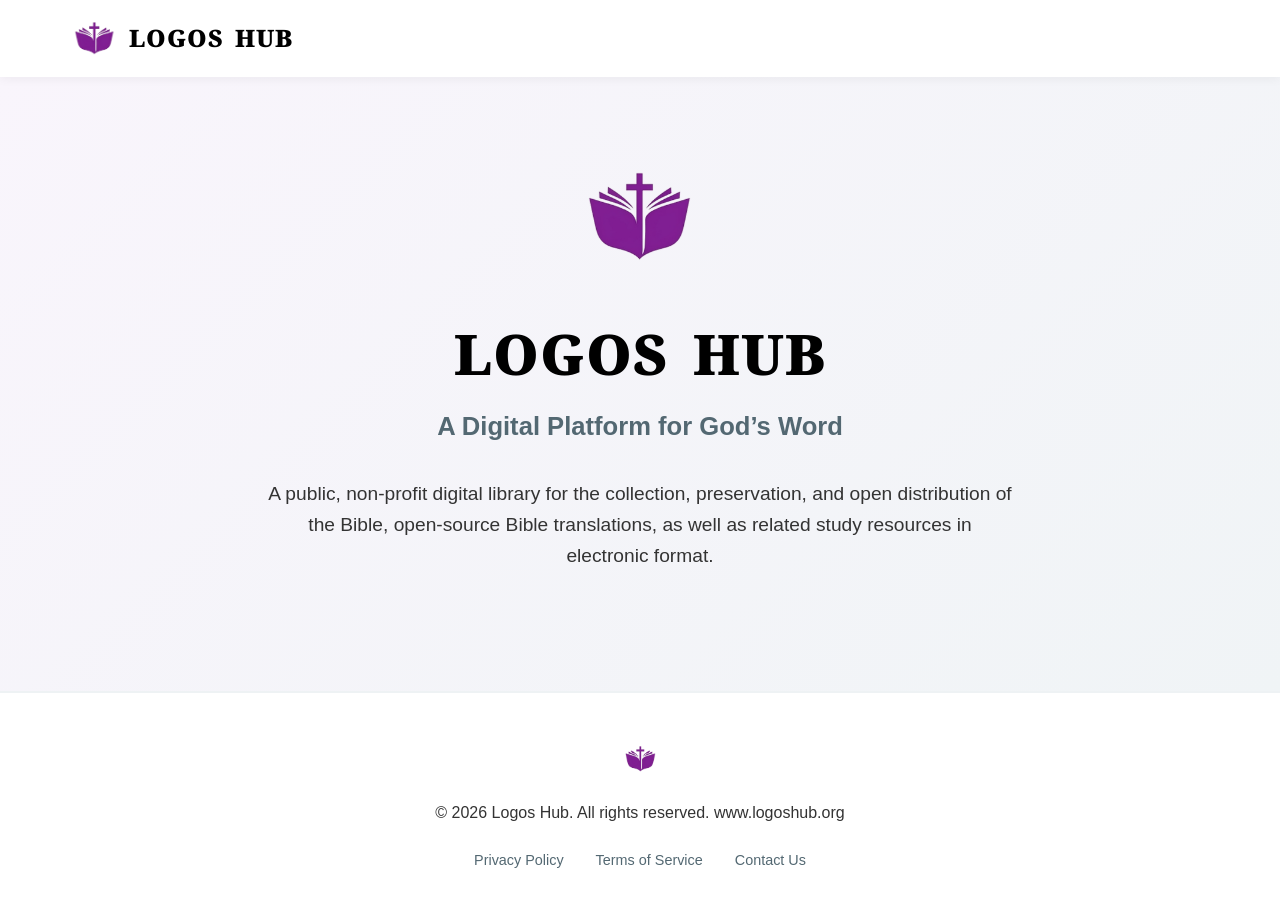
==== index.html @ 98b224c5 "basic website" ====
<!DOCTYPE html>
<html lang="en">
<head>
    <meta charset="UTF-8">
    <meta name="viewport" content="width=device-width, initial-scale=1.0">
    <title>Logos Hub - A Digital Platform for God's Word</title>
    <meta name="description" content="A public, non-profit digital library for the collection, preservation, and open distribution of the Bible, open-source Bible translations, as well as related study resources in electronic format.">
    <link rel="icon" type="image/png" href="assets/img/favicon.png">
    <link rel="preconnect" href="https://fonts.googleapis.com">
    <link rel="preconnect" href="https://fonts.gstatic.com" crossorigin>
    <link href="https://fonts.googleapis.com/css2?family=Noto+Serif:wght@700;800;900&display=swap" rel="stylesheet">
    <link rel="stylesheet" href="assets/css/style.css">
    <script src="assets/js/contact.js" defer></script>
</head>
<body>

    <!-- Header Navigation -->
    <header>
        <div class="nav-container">
            <a href="index.html" class="logo-area">
                <img class="logo-icon" src="assets/img/logo.png" alt="Logos Hub logo">
                <span class="logo-text">LOGOS HUB</span>
            </a>
        </div>
    </header>

    <!-- Hero Section -->
    <section class="hero">
        <div class="hero-container">
            <img class="hero-logo-large" src="assets/img/logo.png" alt="Logos Hub logo">
            <h1>LOGOS HUB</h1>
            <h2>A Digital Platform for God’s Word</h2>
            <p class="hero-description">
                A public, non-profit digital library for the collection, preservation, and open distribution of the Bible, open-source Bible translations, as well as related study resources in electronic format.
            </p>
        </div>
    </section>

    <!-- Footer -->
    <footer>
        <div class="footer-container">
            <img class="footer-logo" src="assets/img/logo.png" alt="Logos Hub logo">
            <p>&copy; 2026 Logos Hub. All rights reserved. www.logoshub.org</p>
            <div class="footer-links">
                <a href="privacy.html">Privacy Policy</a>
                <a href="terms.html">Terms of Service</a>
                <a href="#" data-contact>Contact Us</a>
            </div>
            <noscript><p>Email: contact [at] logoshub [dot] org</p></noscript>
        </div>
    </footer>

</body>
</html>
---- assets/css/style.css ----
:root {
    --primary-purple: #8E24AA;
    --slate-gray: #536872;
    --dark-bg: #1a1a1a;
    --light-bg: #fdfdfd;
    --text-main: #333333;
    --text-muted: #666666;
}

* {
    box-sizing: border-box;
    margin: 0;
    padding: 0;
    font-family: 'Segoe UI', Tahoma, Geneva, Verdana, sans-serif;
}

body {
    background-color: var(--light-bg);
    color: var(--text-main);
    line-height: 1.6;
}

/* Header & Navigation */
header {
    background-color: #ffffff;
    box-shadow: 0 2px 10px rgba(0,0,0,0.05);
    position: sticky;
    top: 0;
    z-index: 1000;
}

.nav-container {
    max-width: 1200px;
    margin: 0 auto;
    display: flex;
    justify-content: space-between;
    align-items: center;
    padding: 1rem 2rem;
}

.logo-area {
    display: flex;
    align-items: center;
    gap: 12px;
    text-decoration: none;
}

.logo-icon {
    width: 45px;
    height: 45px;
    object-fit: contain;
}

.logo-text {
    font-family: 'Noto Serif', 'Segoe UI', serif;
    font-size: 1.5rem;
    font-weight: 900;
    color: #000000;
    letter-spacing: 1px;
    word-spacing: 0.15em;
}

nav ul {
    display: flex;
    list-style: none;
    gap: 2rem;
}

nav a {
    text-decoration: none;
    color: var(--slate-gray);
    font-weight: 500;
    transition: color 0.3s;
}

nav a:hover {
    color: var(--primary-purple);
}

.btn-cta {
    background-color: var(--primary-purple);
    color: #ffffff;
    padding: 0.6rem 1.3rem;
    border-radius: 4px;
    text-decoration: none;
    font-weight: 600;
    transition: background 0.3s;
}

.btn-cta:hover {
    background-color: #7B1FA2;
}

/* Hero Section */
.hero {
    padding: 5rem 2rem;
    text-align: center;
    background: linear-gradient(135deg, #f9f5fc 0%, #f0f4f6 100%);
    border-bottom: 1px solid #eef2f4;
}

.hero-container {
    max-width: 850px;
    margin: 0 auto;
}

.hero-logo-large {
    width: 120px;
    height: 120px;
    object-fit: contain;
    margin-bottom: 1.5rem;
}

.hero h1 {
    font-family: 'Noto Serif', 'Segoe UI', serif;
    font-size: 3.5rem;
    font-weight: 900;
    color: #000000;
    margin-bottom: 0.5rem;
    letter-spacing: 1px;
    word-spacing: 0.15em;
}

.hero h2 {
    font-size: 1.6rem;
    color: var(--slate-gray);
    font-weight: 600;
    margin-bottom: 2rem;
}

.hero-description {
    font-size: 1.2rem;
    color: var(--text-main);
    max-width: 750px;
    margin: 0 auto 2.5rem auto;
}

.hero-buttons {
    display: flex;
    justify-content: center;
    gap: 1rem;
}

.btn-secondary {
    background-color: transparent;
    color: var(--slate-gray);
    border: 2px solid var(--slate-gray);
    padding: 0.6rem 1.3rem;
    border-radius: 4px;
    text-decoration: none;
    font-weight: 600;
    transition: all 0.3s;
}

.btn-secondary:hover {
    background-color: var(--slate-gray);
    color: #ffffff;
}

/* Mission / Focus Section (not currently used on the page; kept for later) */
.mission-section {
    max-width: 1200px;
    margin: 0 auto;
    padding: 5rem 2rem;
}

.section-title {
    text-align: center;
    font-size: 2rem;
    color: #000000;
    margin-bottom: 3rem;
    position: relative;
}

.section-title::after {
    content: '';
    display: block;
    width: 50px;
    height: 4px;
    background-color: var(--primary-purple);
    margin: 10px auto 0 auto;
    border-radius: 2px;
}

.grid-focus {
    display: grid;
    grid-template-columns: repeat(auto-fit, minmax(300px, 1fr));
    gap: 2.5rem;
}

.focus-card {
    background: #ffffff;
    padding: 2.5rem;
    border-radius: 8px;
    box-shadow: 0 4px 20px rgba(0,0,0,0.03);
    border: 1px solid #f0f0f0;
    transition: transform 0.3s;
}

.focus-card:hover {
    transform: translateY(-5px);
}

.card-icon {
    font-size: 2.5rem;
    margin-bottom: 1rem;
    color: var(--primary-purple);
}

.focus-card h3 {
    font-size: 1.3rem;
    margin-bottom: 1rem;
    color: #000000;
}

.focus-card p {
    color: var(--text-muted);
    font-size: 1rem;
}

/* Legal pages (privacy.html, terms.html) */
.legal {
    max-width: 800px;
    margin: 0 auto;
    padding: 4rem 2rem 5rem 2rem;
}

.legal h1 {
    font-family: 'Noto Serif', 'Segoe UI', serif;
    font-size: 2.4rem;
    font-weight: 900;
    color: #000000;
    margin-bottom: 0.5rem;
}

.legal .updated {
    color: var(--text-muted);
    font-size: 0.95rem;
    margin-bottom: 2.5rem;
}

.legal h2 {
    font-size: 1.3rem;
    color: #000000;
    margin: 2.2rem 0 0.7rem 0;
}

.legal p,
.legal li {
    color: var(--text-main);
    font-size: 1.02rem;
}

.legal p {
    margin-bottom: 1rem;
}

.legal ul {
    margin: 0 0 1rem 1.4rem;
}

.legal li {
    margin-bottom: 0.4rem;
}

.legal a {
    color: var(--primary-purple);
}

/* Footer */
footer {
    background-color: #ffffff;
    border-top: 1px solid #eef2f4;
    padding: 3rem 2rem;
    text-align: center;
}

.footer-container {
    max-width: 1200px;
    margin: 0 auto;
}

.footer-logo {
    width: 35px;
    height: 35px;
    object-fit: contain;
    margin-bottom: 1rem;
}

.footer p {
    color: var(--text-muted);
    font-size: 0.9rem;
}

.footer-links {
    margin-top: 1.5rem;
    display: flex;
    justify-content: center;
    gap: 2rem;
}

.footer-links a {
    color: var(--slate-gray);
    text-decoration: none;
    font-size: 0.9rem;
}

.footer-links a:hover {
    color: var(--primary-purple);
}

@media (max-width: 600px) {
    .hero h1 {
        font-size: 2.6rem;
    }

    .legal h1 {
        font-size: 2rem;
    }

    .footer-links {
        gap: 1.2rem;
        flex-wrap: wrap;
    }
}
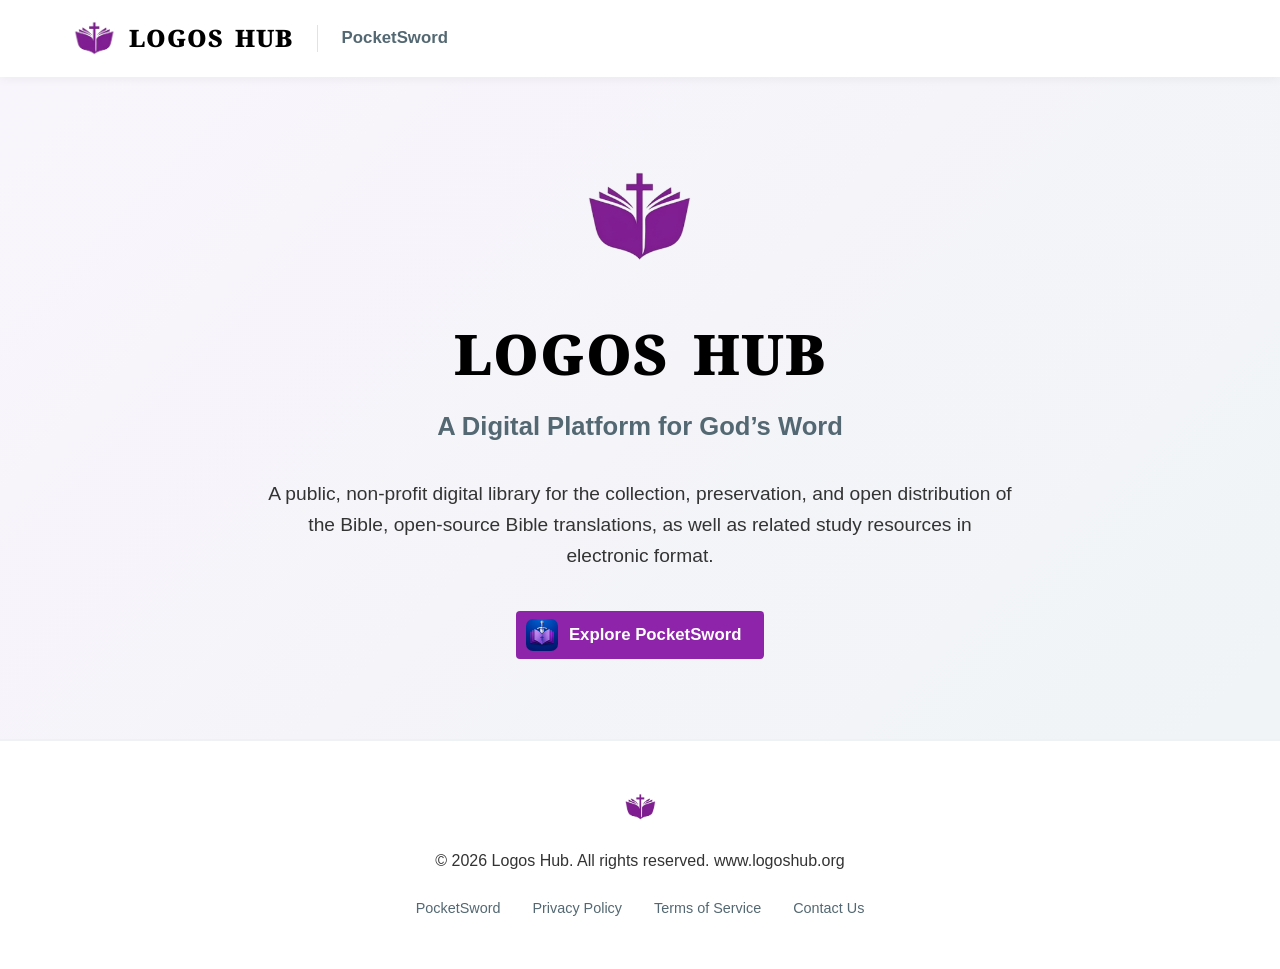
==== commit fa4d11ab: "Add PocketSword" ====
--- a/index.html
+++ b/index.html
@@ -9,9 +9,7 @@
     <link rel="preconnect" href="https://fonts.googleapis.com">
     <link rel="preconnect" href="https://fonts.gstatic.com" crossorigin>
     <link href="https://fonts.googleapis.com/css2?family=Noto+Serif:wght@700;800;900&display=swap" rel="stylesheet">
-    <link rel="stylesheet" href="assets/css/style.css">
-    <script src="assets/js/contact.js" defer></script>
-</head>
+    <link rel="stylesheet" href="assets/css/style.css"></head>
 <body>
 
     <!-- Header Navigation -->
@@ -21,6 +19,11 @@
                 <img class="logo-icon" src="assets/img/logo.png" alt="Logos Hub logo">
                 <span class="logo-text">LOGOS HUB</span>
             </a>
+            <nav aria-label="Main">
+                <ul>
+                    <li><a href="pocketsword.html">PocketSword</a></li>
+                </ul>
+            </nav>
         </div>
     </header>
 
@@ -33,6 +36,12 @@
             <p class="hero-description">
                 A public, non-profit digital library for the collection, preservation, and open distribution of the Bible, open-source Bible translations, as well as related study resources in electronic format.
             </p>
+            <div class="hero-buttons">
+                <a href="pocketsword.html" class="btn-cta btn-app">
+                    <img src="assets/img/pocketsword-icon.png" alt="" width="32" height="32">
+                    <span>Explore PocketSword</span>
+                </a>
+            </div>
         </div>
     </section>
 
@@ -42,11 +51,11 @@
             <img class="footer-logo" src="assets/img/logo.png" alt="Logos Hub logo">
             <p>&copy; 2026 Logos Hub. All rights reserved. www.logoshub.org</p>
             <div class="footer-links">
+                <a href="pocketsword.html">PocketSword</a>
                 <a href="privacy.html">Privacy Policy</a>
                 <a href="terms.html">Terms of Service</a>
-                <a href="#" data-contact>Contact Us</a>
+                <a href="contact.html">Contact Us</a>
             </div>
-            <noscript><p>Email: contact [at] logoshub [dot] org</p></noscript>
         </div>
     </footer>
 
--- a/assets/css/style.css
+++ b/assets/css/style.css
@@ -33,7 +33,8 @@
     max-width: 1200px;
     margin: 0 auto;
     display: flex;
-    justify-content: space-between;
+    justify-content: flex-start;
+    gap: 1.5rem;
     align-items: center;
     padding: 1rem 2rem;
 }
@@ -66,14 +67,21 @@
     gap: 2rem;
 }
 
+nav {
+    padding-left: 1.5rem;
+    border-left: 1px solid #dfe3e6;
+}
+
 nav a {
     text-decoration: none;
     color: var(--slate-gray);
-    font-weight: 500;
+    font-weight: 600;
+    font-size: 1.05rem;
     transition: color 0.3s;
 }
 
-nav a:hover {
+nav a:hover,
+nav a[aria-current="page"] {
     color: var(--primary-purple);
 }
 
@@ -157,6 +165,44 @@
     color: #ffffff;
 }
 
+/* App button (home page) and app heading (PocketSword page) */
+.btn-app {
+    display: inline-flex;
+    align-items: center;
+    gap: 0.7rem;
+    padding: 0.5rem 1.4rem 0.5rem 0.6rem;
+    font-size: 1.05rem;
+}
+
+.btn-app img {
+    width: 32px;
+    height: 32px;
+    border-radius: 22%;
+}
+
+.app-heading {
+    display: flex;
+    align-items: center;
+    gap: 1.2rem;
+    margin-bottom: 2.5rem;
+}
+
+.app-icon {
+    width: 88px;
+    height: 88px;
+    flex-shrink: 0;
+    border-radius: 22.37%;
+    box-shadow: 0 4px 14px rgba(0, 0, 0, 0.18);
+}
+
+.legal .app-heading h1 {
+    margin-bottom: 0.2rem;
+}
+
+.legal .app-heading .updated {
+    margin-bottom: 0;
+}
+
 /* Mission / Focus Section (not currently used on the page; kept for later) */
 .mission-section {
     max-width: 1200px;
@@ -267,6 +313,96 @@
     color: var(--primary-purple);
 }
 
+/* Contact form */
+.contact-form {
+    margin-top: 1.5rem;
+}
+
+.field {
+    margin-bottom: 1.2rem;
+}
+
+.field label {
+    display: block;
+    font-weight: 600;
+    color: #000000;
+    margin-bottom: 0.35rem;
+}
+
+.field input,
+.field textarea {
+    width: 100%;
+    padding: 0.7rem 0.8rem;
+    border: 1px solid #cfd6da;
+    border-radius: 4px;
+    font-size: 1rem;
+    color: var(--text-main);
+    background: #ffffff;
+}
+
+.field input:focus,
+.field textarea:focus {
+    outline: 2px solid var(--primary-purple);
+    outline-offset: 1px;
+    border-color: var(--primary-purple);
+}
+
+.field textarea {
+    min-height: 180px;
+    resize: vertical;
+}
+
+button.btn-cta {
+    border: 0;
+    cursor: pointer;
+    font-size: 1rem;
+}
+
+button.btn-cta:disabled {
+    opacity: 0.6;
+    cursor: not-allowed;
+}
+
+.form-status {
+    margin-top: 1rem;
+    padding: 0.8rem 1rem;
+    border-radius: 4px;
+}
+
+.form-status:empty {
+    display: none;
+}
+
+.form-status.info {
+    background: #f0f4f6;
+    color: var(--slate-gray);
+}
+
+.form-status.success {
+    background: #eaf6ec;
+    color: #1d6b2f;
+}
+
+.form-status.error {
+    background: #fdecec;
+    color: #a12a2a;
+}
+
+.legal .form-note {
+    margin-top: 2rem;
+    color: var(--text-muted);
+    font-size: 0.92rem;
+}
+
+/* Spam trap field: kept off-screen, not display:none, so simple bots still fill it */
+.hp {
+    position: absolute;
+    left: -9999px;
+    width: 1px;
+    height: 1px;
+    overflow: hidden;
+}
+
 /* Footer */
 footer {
     background-color: #ffffff;
@@ -310,6 +446,45 @@
 }
 
 @media (max-width: 600px) {
+    .nav-container {
+        padding: 0.8rem 1rem;
+        gap: 0.9rem;
+    }
+
+    nav {
+        padding-left: 0.9rem;
+    }
+
+    nav a {
+        font-size: 1rem;
+    }
+
+    .legal {
+        padding-left: 1.25rem;
+        padding-right: 1.25rem;
+    }
+
+    .app-heading {
+        gap: 0.9rem;
+    }
+
+    .app-heading > div {
+        min-width: 0;
+    }
+
+    .app-icon {
+        width: 64px;
+        height: 64px;
+    }
+
+    .logo-text {
+        font-size: 1.25rem;
+    }
+
+    nav ul {
+        gap: 1rem;
+    }
+
     .hero h1 {
         font-size: 2.6rem;
     }
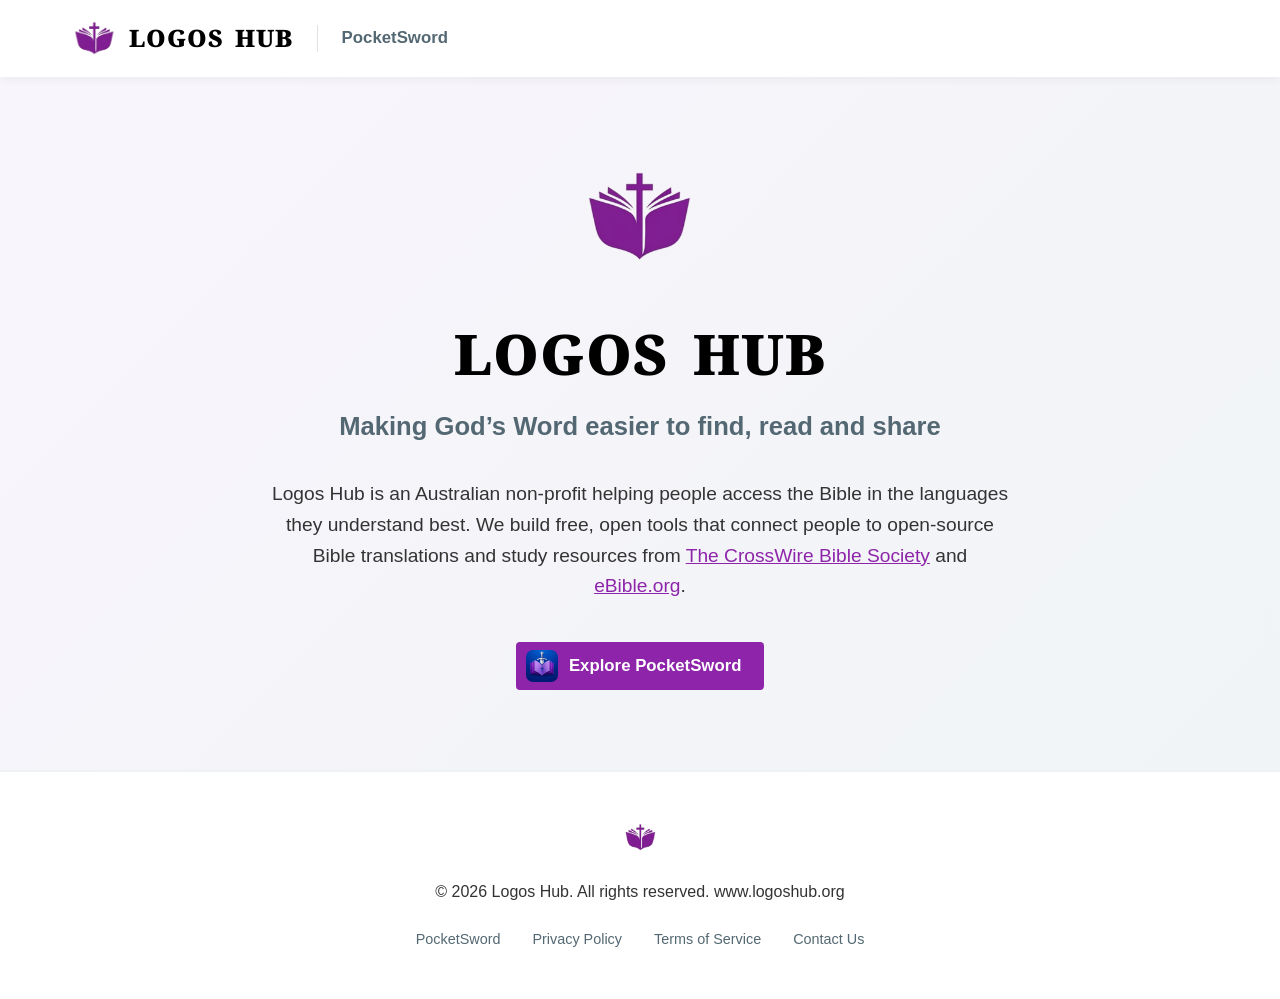
==== commit b217a72d: "Update text" ====
--- a/index.html
+++ b/index.html
@@ -4,7 +4,7 @@
     <meta charset="UTF-8">
     <meta name="viewport" content="width=device-width, initial-scale=1.0">
     <title>Logos Hub - A Digital Platform for God's Word</title>
-    <meta name="description" content="A public, non-profit digital library for the collection, preservation, and open distribution of the Bible, open-source Bible translations, as well as related study resources in electronic format.">
+    <meta name="description" content="Making God’s Word easier to find, read and share. Logos Hub is an Australian non-profit helping people access the Bible in the languages they understand best, with free, open tools built on open-source Bible translations and study resources from The CrossWire Bible Society and eBible.org.">
     <link rel="icon" type="image/png" href="assets/img/favicon.png">
     <link rel="preconnect" href="https://fonts.googleapis.com">
     <link rel="preconnect" href="https://fonts.gstatic.com" crossorigin>
@@ -32,9 +32,9 @@
         <div class="hero-container">
             <img class="hero-logo-large" src="assets/img/logo.png" alt="Logos Hub logo">
             <h1>LOGOS HUB</h1>
-            <h2>A Digital Platform for God’s Word</h2>
+            <h2>Making God’s Word easier to find, read and share</h2>
             <p class="hero-description">
-                A public, non-profit digital library for the collection, preservation, and open distribution of the Bible, open-source Bible translations, as well as related study resources in electronic format.
+                Logos Hub is an Australian non-profit helping people access the Bible in the languages they understand best. We build free, open tools that connect people to open-source Bible translations and study resources from <a href="https://crosswire.org" rel="noopener">The CrossWire Bible Society</a> and <a href="https://ebible.org" rel="noopener">eBible.org</a>.
             </p>
             <div class="hero-buttons">
                 <a href="pocketsword.html" class="btn-cta btn-app">
--- a/assets/css/style.css
+++ b/assets/css/style.css
@@ -141,6 +141,15 @@
     color: var(--text-main);
     max-width: 750px;
     margin: 0 auto 2.5rem auto;
+}
+
+.hero-description a {
+    color: var(--primary-purple);
+    text-decoration: underline;
+}
+
+.hero-description a:hover {
+    text-decoration: none;
 }
 
 .hero-buttons {
@@ -498,3 +507,30 @@
         flex-wrap: wrap;
     }
 }
+
+/* Guide pages (pocketsword-modules.html) */
+.legal ol {
+    margin: 0 0 1rem 1.6rem;
+}
+
+.legal pre {
+    background: #f4f1f6;
+    border-radius: 8px;
+    padding: 1rem 1.2rem;
+    margin: 0 0 1.2rem 0;
+    overflow-x: auto;
+    font-size: 0.92rem;
+    line-height: 1.5;
+}
+
+.legal code {
+    font-family: ui-monospace, 'SF Mono', Menlo, Consolas, monospace;
+    font-size: 0.92em;
+}
+
+.legal .note {
+    border-left: 4px solid var(--primary-purple);
+    background: #faf6fb;
+    padding: 0.8rem 1.1rem;
+    margin: 0 0 1.2rem 0;
+}
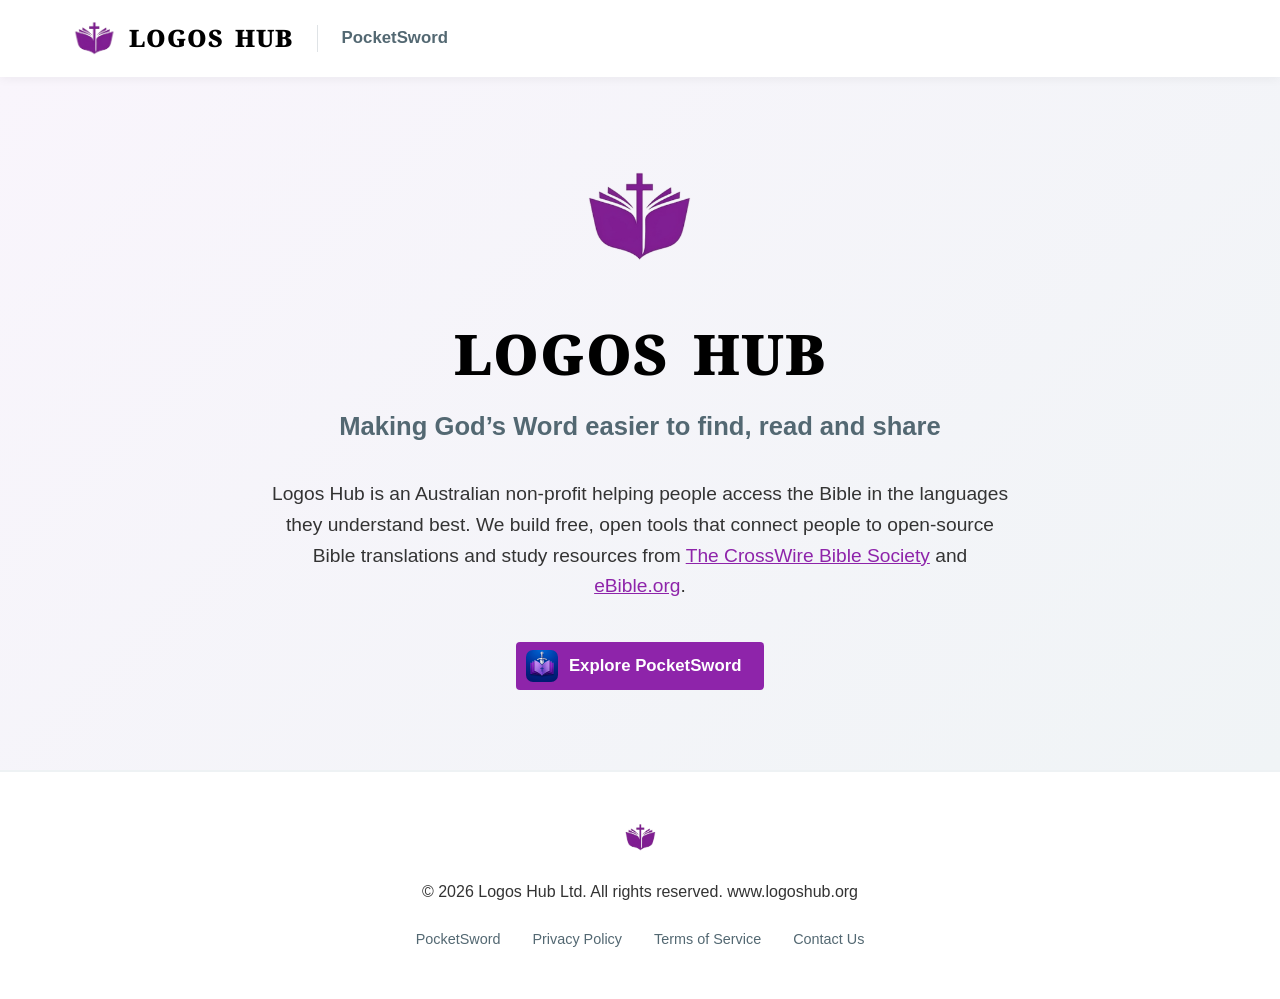
==== commit d28f39a7: "more text updates" ====
--- a/index.html
+++ b/index.html
@@ -49,7 +49,7 @@
     <footer>
         <div class="footer-container">
             <img class="footer-logo" src="assets/img/logo.png" alt="Logos Hub logo">
-            <p>&copy; 2026 Logos Hub. All rights reserved. www.logoshub.org</p>
+            <p>&copy; 2026 Logos Hub Ltd. All rights reserved. www.logoshub.org</p>
             <div class="footer-links">
                 <a href="pocketsword.html">PocketSword</a>
                 <a href="privacy.html">Privacy Policy</a>
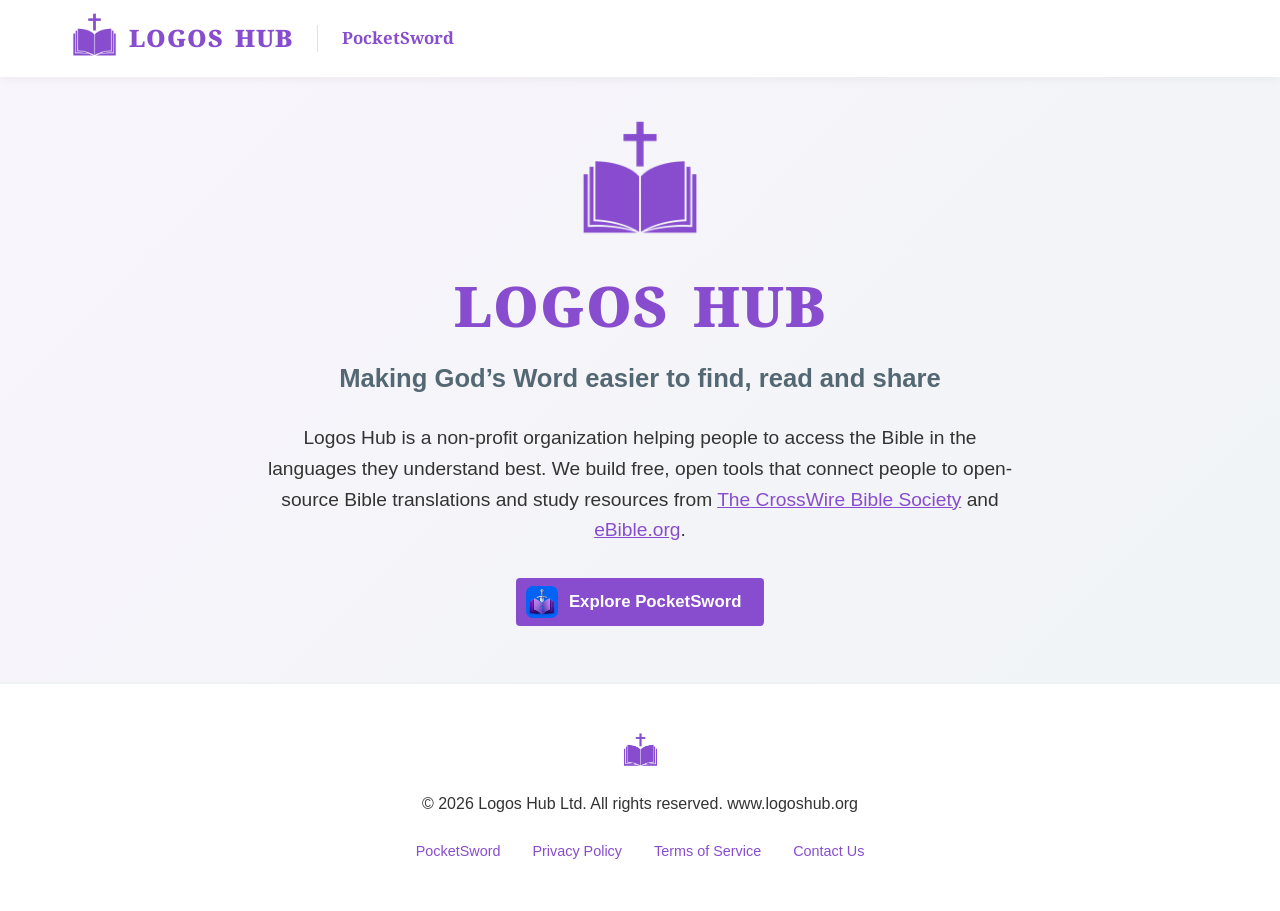
==== commit 679d7b7f: "Updated look" ====
--- a/index.html
+++ b/index.html
@@ -4,7 +4,7 @@
     <meta charset="UTF-8">
     <meta name="viewport" content="width=device-width, initial-scale=1.0">
     <title>Logos Hub - A Digital Platform for God's Word</title>
-    <meta name="description" content="Making God’s Word easier to find, read and share. Logos Hub is an Australian non-profit helping people access the Bible in the languages they understand best, with free, open tools built on open-source Bible translations and study resources from The CrossWire Bible Society and eBible.org.">
+    <meta name="description" content="Making God’s Word easier to find, read and share. Logos Hub is a non-profit organization helping people to access the Bible in the languages they understand best, with free, open tools built on open-source Bible translations and study resources from The CrossWire Bible Society and eBible.org.">
     <link rel="icon" type="image/png" href="assets/img/favicon.png">
     <link rel="preconnect" href="https://fonts.googleapis.com">
     <link rel="preconnect" href="https://fonts.gstatic.com" crossorigin>
@@ -34,7 +34,7 @@
             <h1>LOGOS HUB</h1>
             <h2>Making God’s Word easier to find, read and share</h2>
             <p class="hero-description">
-                Logos Hub is an Australian non-profit helping people access the Bible in the languages they understand best. We build free, open tools that connect people to open-source Bible translations and study resources from <a href="https://crosswire.org" rel="noopener">The CrossWire Bible Society</a> and <a href="https://ebible.org" rel="noopener">eBible.org</a>.
+                Logos Hub is a non-profit organization helping people to access the Bible in the languages they understand best. We build free, open tools that connect people to open-source Bible translations and study resources from <a href="https://crosswire.org" rel="noopener">The CrossWire Bible Society</a> and <a href="https://ebible.org" rel="noopener">eBible.org</a>.
             </p>
             <div class="hero-buttons">
                 <a href="pocketsword.html" class="btn-cta btn-app">
--- a/assets/css/style.css
+++ b/assets/css/style.css
@@ -1,5 +1,7 @@
 :root {
-    --primary-purple: #8E24AA;
+    --primary-purple: #874DCE;
+    --primary-purple-dark: #6E3AB0;
+    --pocketsword-blue: #0064F7;
     --slate-gray: #536872;
     --dark-bg: #1a1a1a;
     --light-bg: #fdfdfd;
@@ -50,13 +52,15 @@
     width: 45px;
     height: 45px;
     object-fit: contain;
+    /* The heavy book sits low in the artwork; lift it so it looks centred with the text */
+    transform: translateY(-4px);
 }
 
 .logo-text {
     font-family: 'Noto Serif', 'Segoe UI', serif;
     font-size: 1.5rem;
     font-weight: 900;
-    color: #000000;
+    color: var(--primary-purple);
     letter-spacing: 1px;
     word-spacing: 0.15em;
 }
@@ -73,16 +77,17 @@
 }
 
 nav a {
+    font-family: 'Noto Serif', 'Segoe UI', serif;
     text-decoration: none;
-    color: var(--slate-gray);
-    font-weight: 600;
+    color: var(--primary-purple);
+    font-weight: 700;
     font-size: 1.05rem;
     transition: color 0.3s;
 }
 
 nav a:hover,
 nav a[aria-current="page"] {
-    color: var(--primary-purple);
+    color: var(--primary-purple-dark);
 }
 
 .btn-cta {
@@ -96,12 +101,12 @@
 }
 
 .btn-cta:hover {
-    background-color: #7B1FA2;
+    background-color: var(--primary-purple-dark);
 }
 
 /* Hero Section */
 .hero {
-    padding: 5rem 2rem;
+    padding: 2.5rem 2rem 3.5rem 2rem;
     text-align: center;
     background: linear-gradient(135deg, #f9f5fc 0%, #f0f4f6 100%);
     border-bottom: 1px solid #eef2f4;
@@ -116,14 +121,14 @@
     width: 120px;
     height: 120px;
     object-fit: contain;
-    margin-bottom: 1.5rem;
+    margin-bottom: 1rem;
 }
 
 .hero h1 {
     font-family: 'Noto Serif', 'Segoe UI', serif;
     font-size: 3.5rem;
     font-weight: 900;
-    color: #000000;
+    color: var(--primary-purple);
     margin-bottom: 0.5rem;
     letter-spacing: 1px;
     word-spacing: 0.15em;
@@ -133,14 +138,14 @@
     font-size: 1.6rem;
     color: var(--slate-gray);
     font-weight: 600;
-    margin-bottom: 2rem;
+    margin-bottom: 1.5rem;
 }
 
 .hero-description {
     font-size: 1.2rem;
     color: var(--text-main);
     max-width: 750px;
-    margin: 0 auto 2.5rem auto;
+    margin: 0 auto 2rem auto;
 }
 
 .hero-description a {
@@ -193,7 +198,7 @@
     display: flex;
     align-items: center;
     gap: 1.2rem;
-    margin-bottom: 2.5rem;
+    margin-bottom: 1.75rem;
 }
 
 .app-icon {
@@ -205,6 +210,7 @@
 }
 
 .legal .app-heading h1 {
+    color: var(--pocketsword-blue);
     margin-bottom: 0.2rem;
 }
 
@@ -277,7 +283,7 @@
 .legal {
     max-width: 800px;
     margin: 0 auto;
-    padding: 4rem 2rem 5rem 2rem;
+    padding: 2rem 2rem 4rem 2rem;
 }
 
 .legal h1 {
@@ -291,13 +297,13 @@
 .legal .updated {
     color: var(--text-muted);
     font-size: 0.95rem;
-    margin-bottom: 2.5rem;
+    margin-bottom: 1.75rem;
 }
 
 .legal h2 {
     font-size: 1.3rem;
     color: #000000;
-    margin: 2.2rem 0 0.7rem 0;
+    margin: 1.6rem 0 0.5rem 0;
 }
 
 .legal p,
@@ -445,13 +451,13 @@
 }
 
 .footer-links a {
-    color: var(--slate-gray);
+    color: var(--primary-purple);
     text-decoration: none;
     font-size: 0.9rem;
 }
 
 .footer-links a:hover {
-    color: var(--primary-purple);
+    color: var(--primary-purple-dark);
 }
 
 @media (max-width: 600px) {
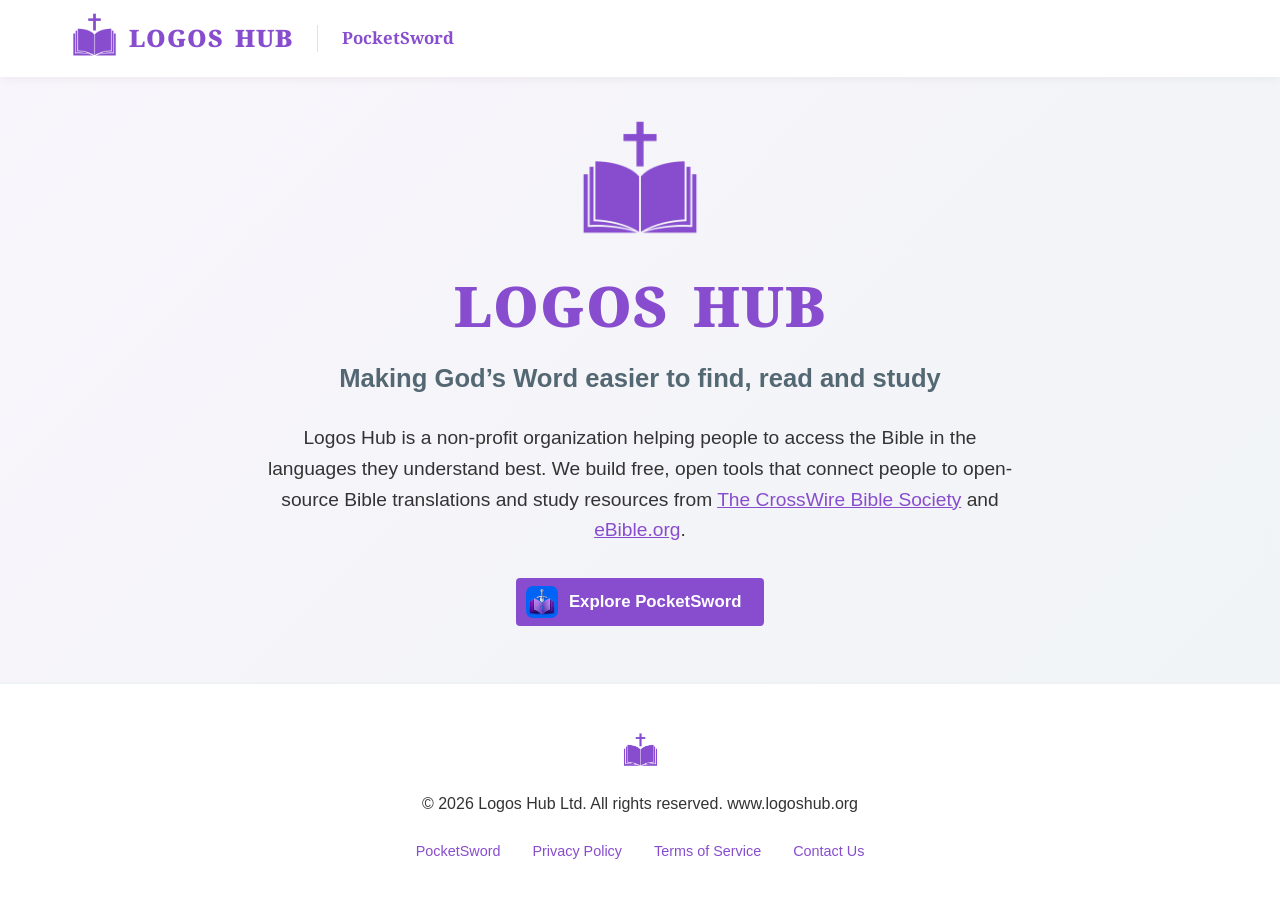
==== commit dd35f992: "Minor text edits" ====
--- a/index.html
+++ b/index.html
@@ -4,7 +4,7 @@
     <meta charset="UTF-8">
     <meta name="viewport" content="width=device-width, initial-scale=1.0">
     <title>Logos Hub - A Digital Platform for God's Word</title>
-    <meta name="description" content="Making God’s Word easier to find, read and share. Logos Hub is a non-profit organization helping people to access the Bible in the languages they understand best, with free, open tools built on open-source Bible translations and study resources from The CrossWire Bible Society and eBible.org.">
+    <meta name="description" content="Making God’s Word easier to find, read and study. Logos Hub is a non-profit organization helping people to access the Bible in the languages they understand best, with free, open tools built on open-source Bible translations and study resources from The CrossWire Bible Society and eBible.org.">
     <link rel="icon" type="image/png" href="assets/img/favicon.png">
     <link rel="preconnect" href="https://fonts.googleapis.com">
     <link rel="preconnect" href="https://fonts.gstatic.com" crossorigin>
@@ -32,7 +32,7 @@
         <div class="hero-container">
             <img class="hero-logo-large" src="assets/img/logo.png" alt="Logos Hub logo">
             <h1>LOGOS HUB</h1>
-            <h2>Making God’s Word easier to find, read and share</h2>
+            <h2>Making God’s Word easier to find, read and study</h2>
             <p class="hero-description">
                 Logos Hub is a non-profit organization helping people to access the Bible in the languages they understand best. We build free, open tools that connect people to open-source Bible translations and study resources from <a href="https://crosswire.org" rel="noopener">The CrossWire Bible Society</a> and <a href="https://ebible.org" rel="noopener">eBible.org</a>.
             </p>
